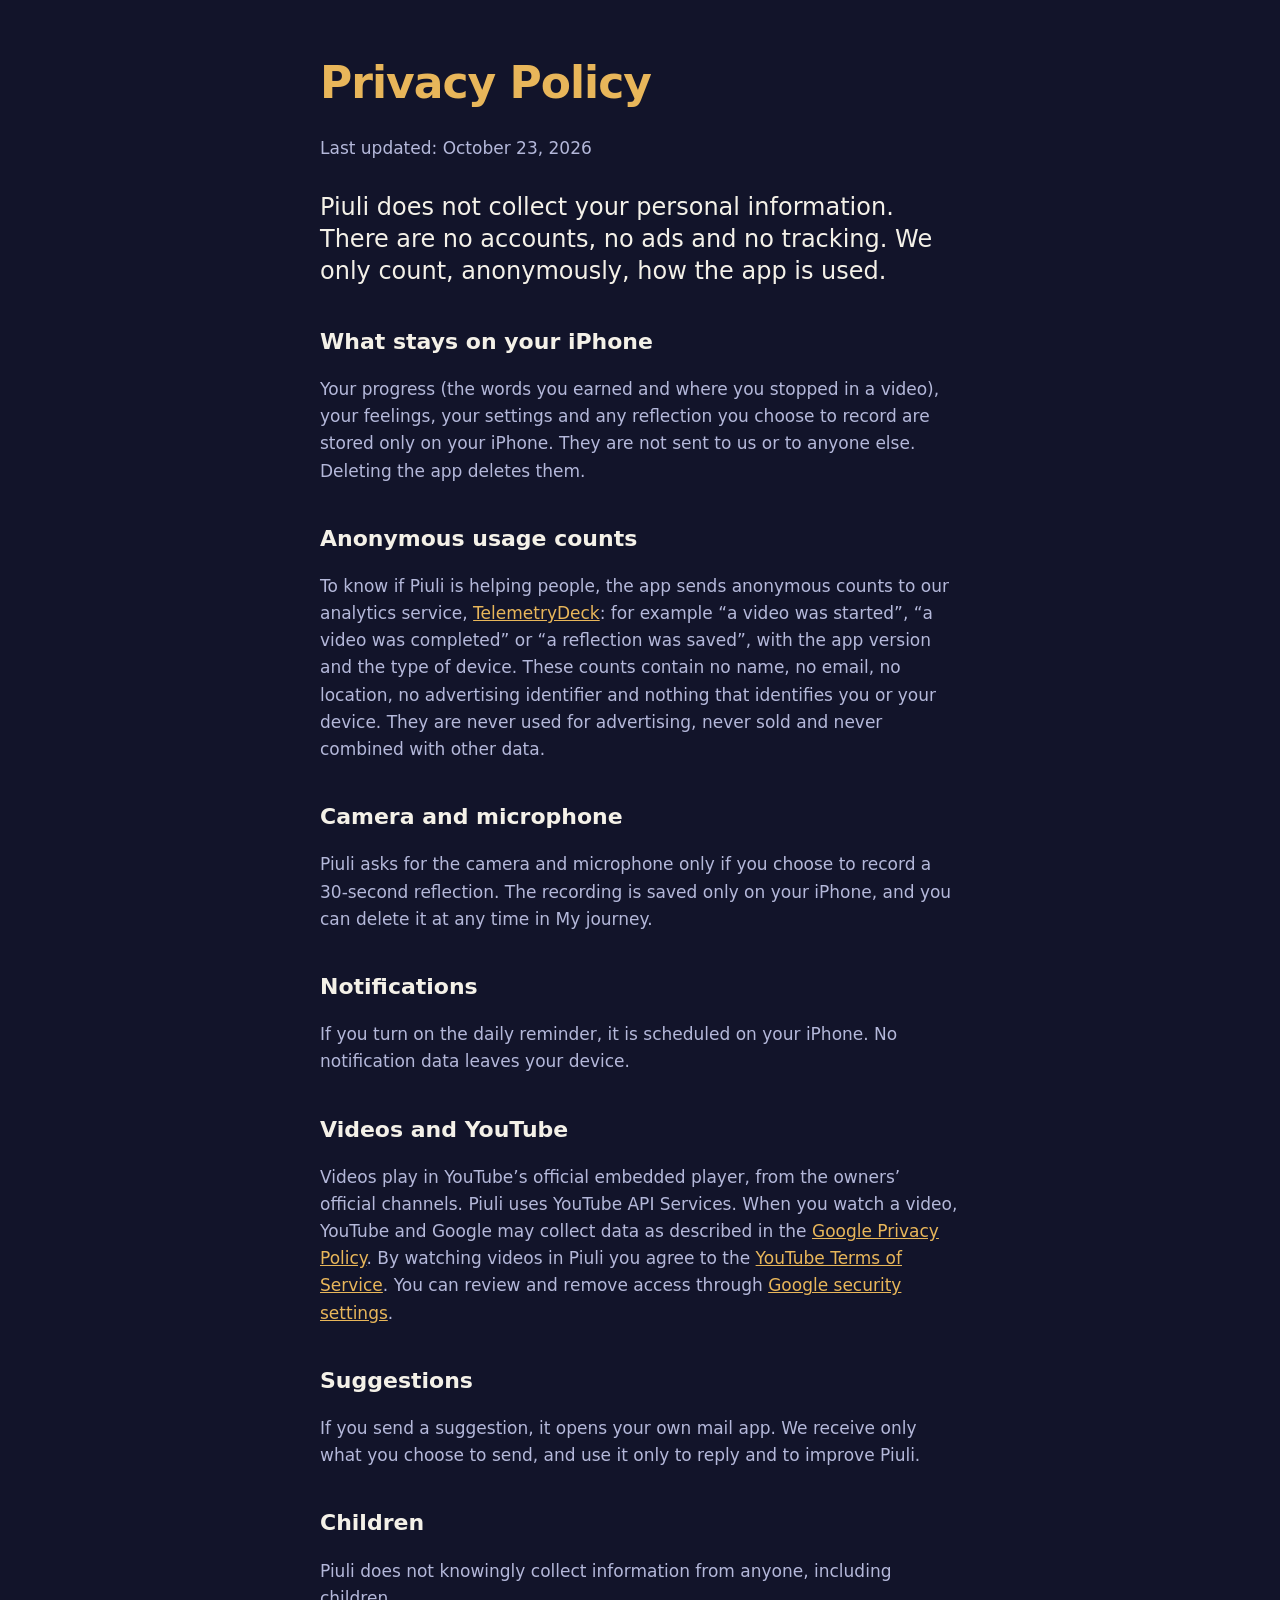
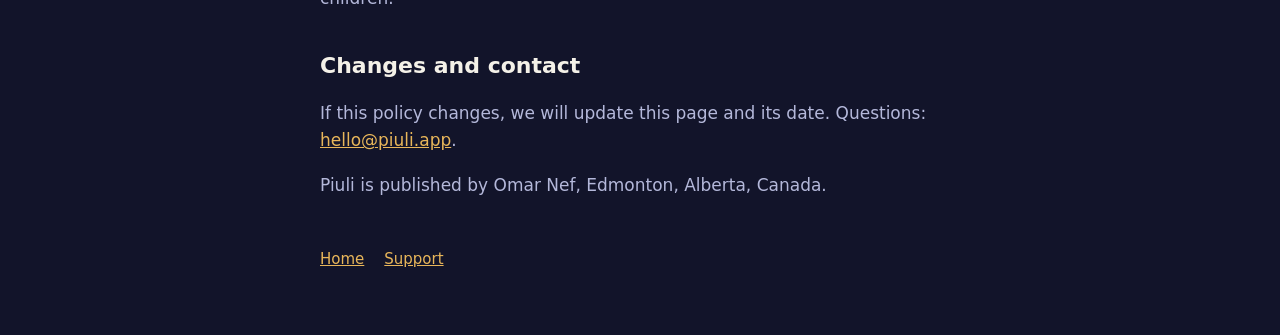
==== privacy/index.html @ f3b8d2bc "Add files via upload" ====
<!doctype html><html lang="en"><head><meta charset="utf-8"><meta name="viewport" content="width=device-width,initial-scale=1">
<title>Piuli Privacy Policy</title><link rel="stylesheet" href="/style.css"></head>
<body><main>
<h1>Privacy Policy</h1>
<p>Last updated: October 23, 2026</p>
<p class="lead">Piuli does not collect your personal information. There are no accounts, no ads and no tracking. We only count, anonymously, how the app is used.</p>
<h2>What stays on your iPhone</h2>
<p>Your progress (the words you earned and where you stopped in a video), your feelings, your settings and any reflection you choose to record are stored only on your iPhone. They are not sent to us or to anyone else. Deleting the app deletes them.</p>
<h2>Anonymous usage counts</h2>
<p>To know if Piuli is helping people, the app sends anonymous counts to our analytics service, <a href="https://telemetrydeck.com/privacy/">TelemetryDeck</a>: for example “a video was started”, “a video was completed” or “a reflection was saved”, with the app version and the type of device. These counts contain no name, no email, no location, no advertising identifier and nothing that identifies you or your device. They are never used for advertising, never sold and never combined with other data.</p>
<h2>Camera and microphone</h2>
<p>Piuli asks for the camera and microphone only if you choose to record a 30-second reflection. The recording is saved only on your iPhone, and you can delete it at any time in My journey.</p>
<h2>Notifications</h2>
<p>If you turn on the daily reminder, it is scheduled on your iPhone. No notification data leaves your device.</p>
<h2>Videos and YouTube</h2>
<p>Videos play in YouTube’s official embedded player, from the owners’ official channels. Piuli uses YouTube API Services. When you watch a video, YouTube and Google may collect data as described in the <a href="https://policies.google.com/privacy">Google Privacy Policy</a>. By watching videos in Piuli you agree to the <a href="https://www.youtube.com/t/terms">YouTube Terms of Service</a>. You can review and remove access through <a href="https://security.google.com/settings/security/permissions">Google security settings</a>.</p>
<h2>Suggestions</h2>
<p>If you send a suggestion, it opens your own mail app. We receive only what you choose to send, and use it only to reply and to improve Piuli.</p>
<h2>Children</h2>
<p>Piuli does not knowingly collect information from anyone, including children.</p>
<h2>Changes and contact</h2>
<p>If this policy changes, we will update this page and its date. Questions: <a href="mailto:hello@piuli.app">hello@piuli.app</a>.</p>
<p>Piuli is published by Omar Nef, Edmonton, Alberta, Canada.</p>
<nav><a href="/">Home</a><a href="/support/">Support</a></nav>
</main></body></html>
---- style.css ----
:root{--bg:#12142A;--surface:#1D2045;--text:#F4F1E8;--muted:#B4B8DA;--accent:#E8B65A}
*{box-sizing:border-box}body{margin:0;background:var(--bg);color:var(--text);font:17px/1.6 -apple-system,BlinkMacSystemFont,"Segoe UI",system-ui,sans-serif}
main{max-width:680px;margin:0 auto;padding:48px 20px 64px}
h1{color:var(--accent);font-size:44px;margin:0 0 4px;letter-spacing:-1px}h2{font-size:22px;margin:36px 0 8px}
p,li{color:var(--muted)}a{color:var(--accent)}strong{color:var(--text)}
.lead{font-size:24px;color:var(--text);line-height:1.35;margin:28px 0}
nav{margin-top:48px;font-size:15px;display:flex;gap:20px;flex-wrap:wrap}
footer{margin-top:40px;font-size:13px;color:var(--muted)}
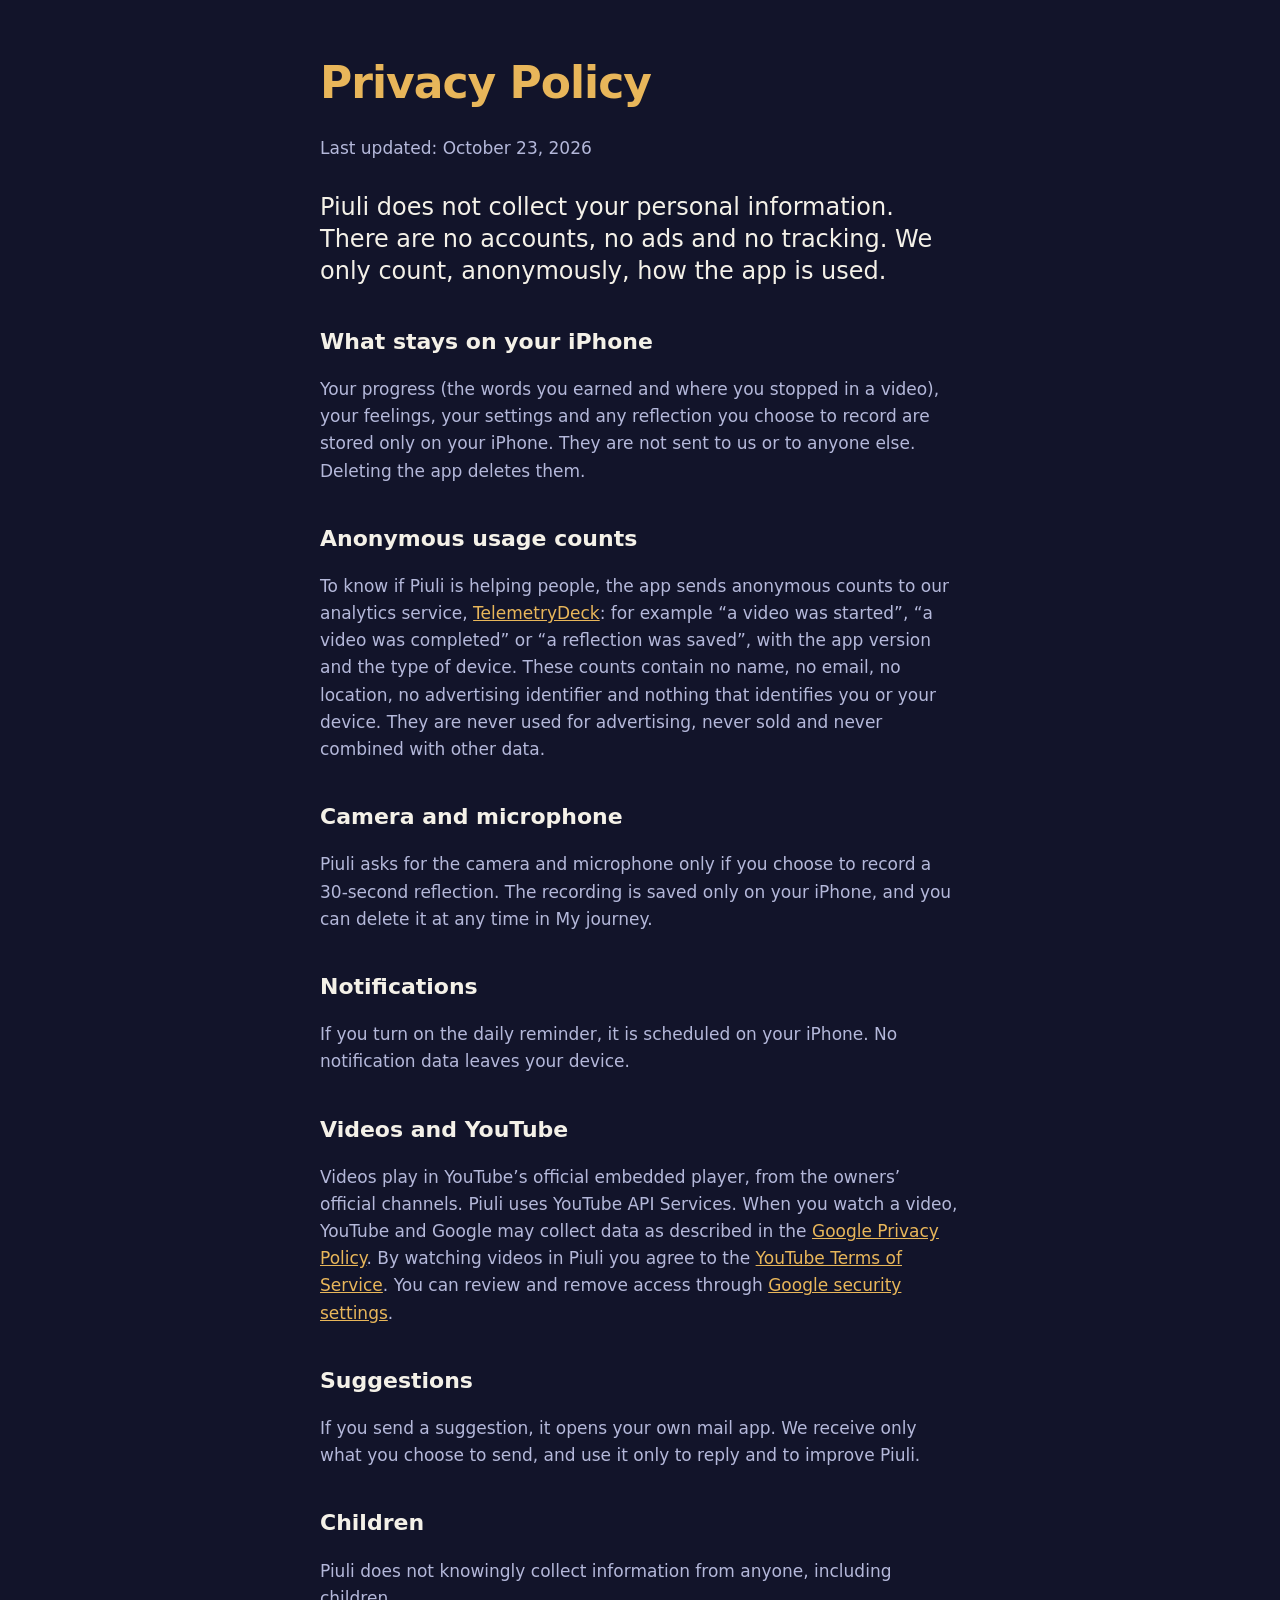
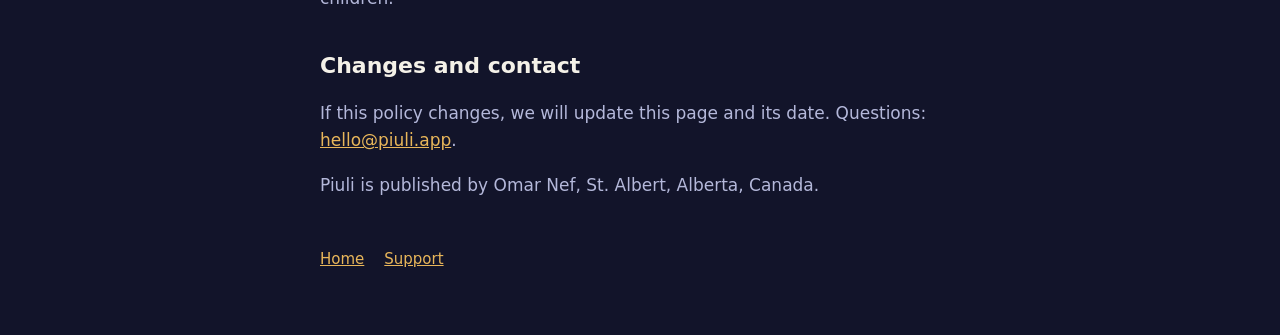
==== commit fb84d472: "Update publisher location in privacy policy" ====
--- a/privacy/index.html
+++ b/privacy/index.html
@@ -20,6 +20,6 @@
 <p>Piuli does not knowingly collect information from anyone, including children.</p>
 <h2>Changes and contact</h2>
 <p>If this policy changes, we will update this page and its date. Questions: <a href="mailto:hello@piuli.app">hello@piuli.app</a>.</p>
-<p>Piuli is published by Omar Nef, Edmonton, Alberta, Canada.</p>
+<p>Piuli is published by Omar Nef, St. Albert, Alberta, Canada.</p>
 <nav><a href="/">Home</a><a href="/support/">Support</a></nav>
 </main></body></html>
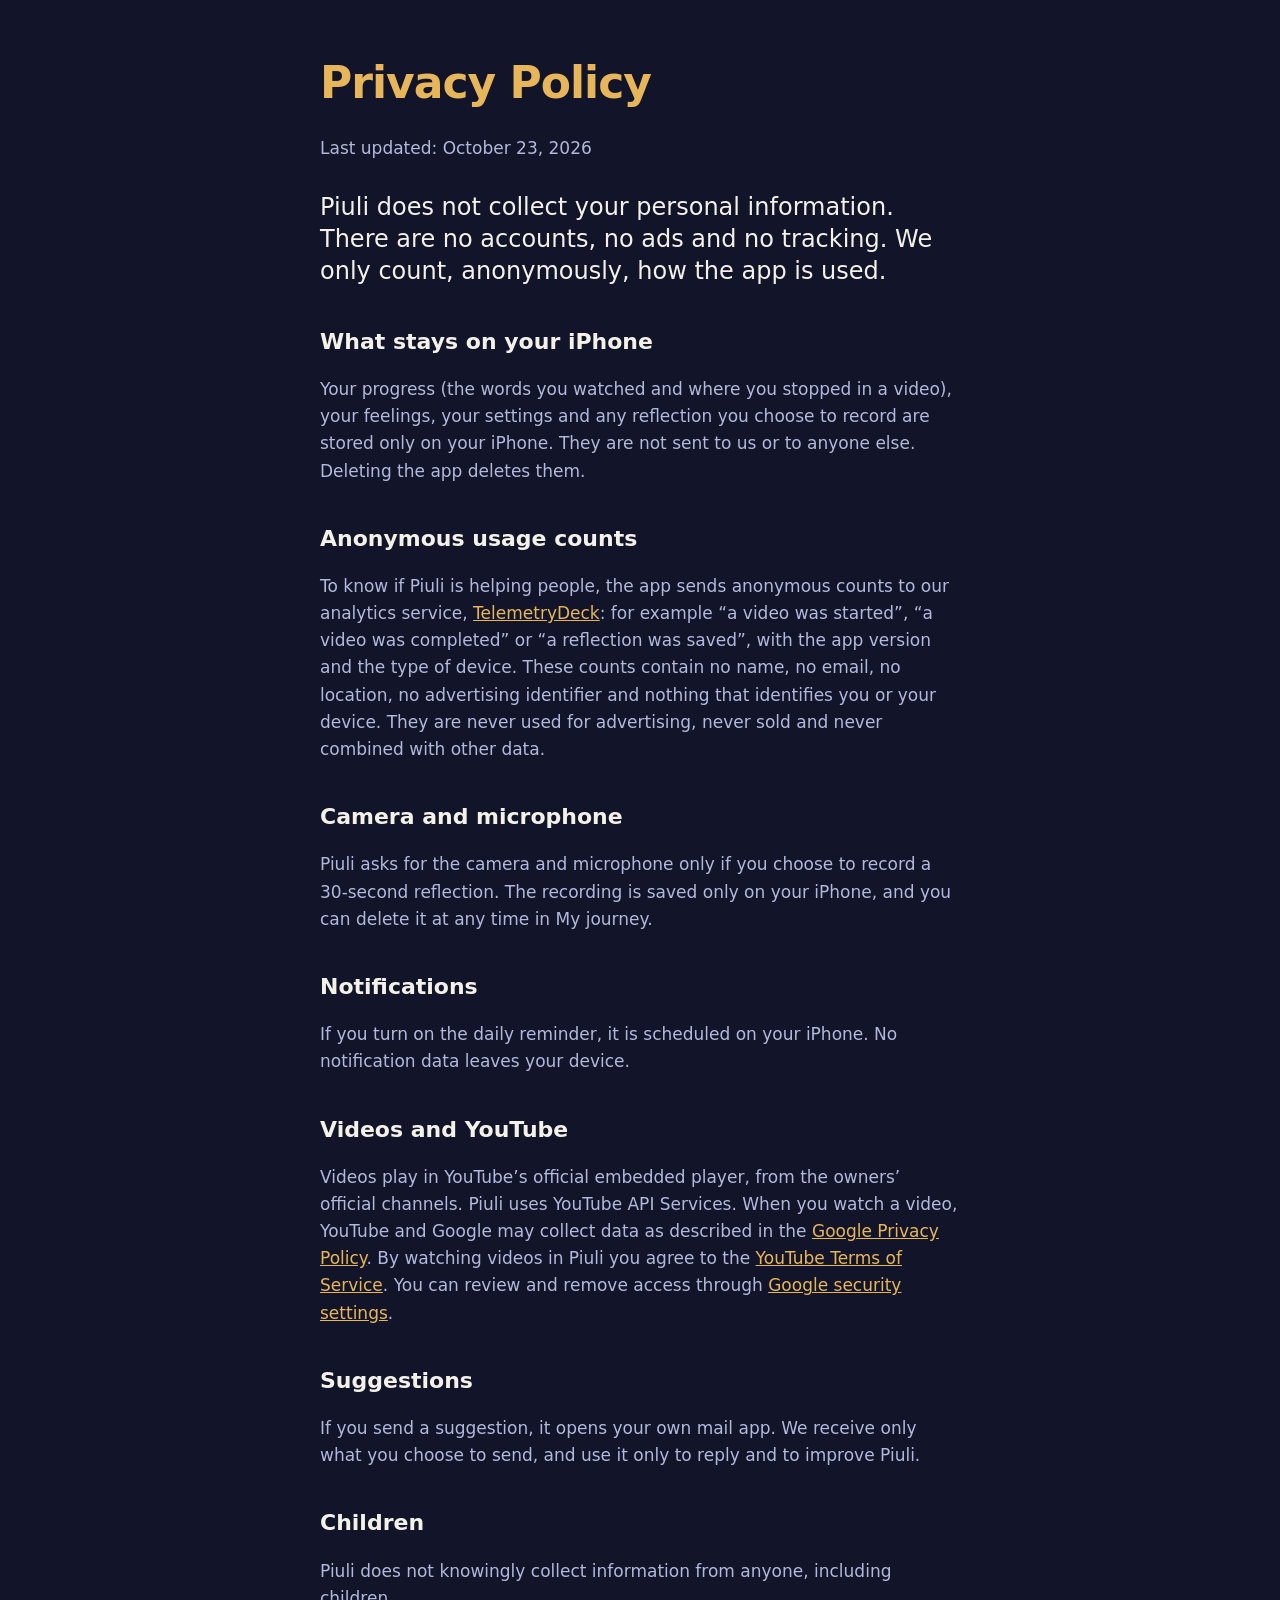
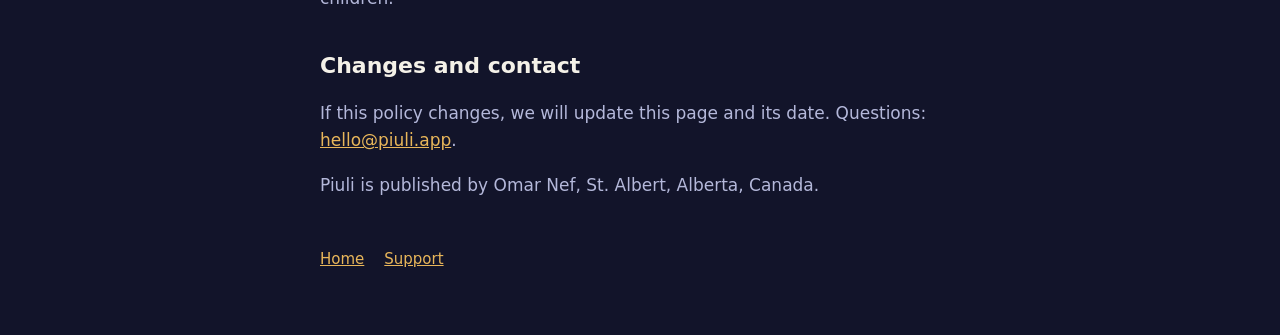
==== commit 275d27d2: "Fix typo in privacy policy regarding video progress" ====
--- a/privacy/index.html
+++ b/privacy/index.html
@@ -5,7 +5,7 @@
 <p>Last updated: October 23, 2026</p>
 <p class="lead">Piuli does not collect your personal information. There are no accounts, no ads and no tracking. We only count, anonymously, how the app is used.</p>
 <h2>What stays on your iPhone</h2>
-<p>Your progress (the words you earned and where you stopped in a video), your feelings, your settings and any reflection you choose to record are stored only on your iPhone. They are not sent to us or to anyone else. Deleting the app deletes them.</p>
+<p>Your progress (the words you watched and where you stopped in a video), your feelings, your settings and any reflection you choose to record are stored only on your iPhone. They are not sent to us or to anyone else. Deleting the app deletes them.</p>
 <h2>Anonymous usage counts</h2>
 <p>To know if Piuli is helping people, the app sends anonymous counts to our analytics service, <a href="https://telemetrydeck.com/privacy/">TelemetryDeck</a>: for example “a video was started”, “a video was completed” or “a reflection was saved”, with the app version and the type of device. These counts contain no name, no email, no location, no advertising identifier and nothing that identifies you or your device. They are never used for advertising, never sold and never combined with other data.</p>
 <h2>Camera and microphone</h2>
